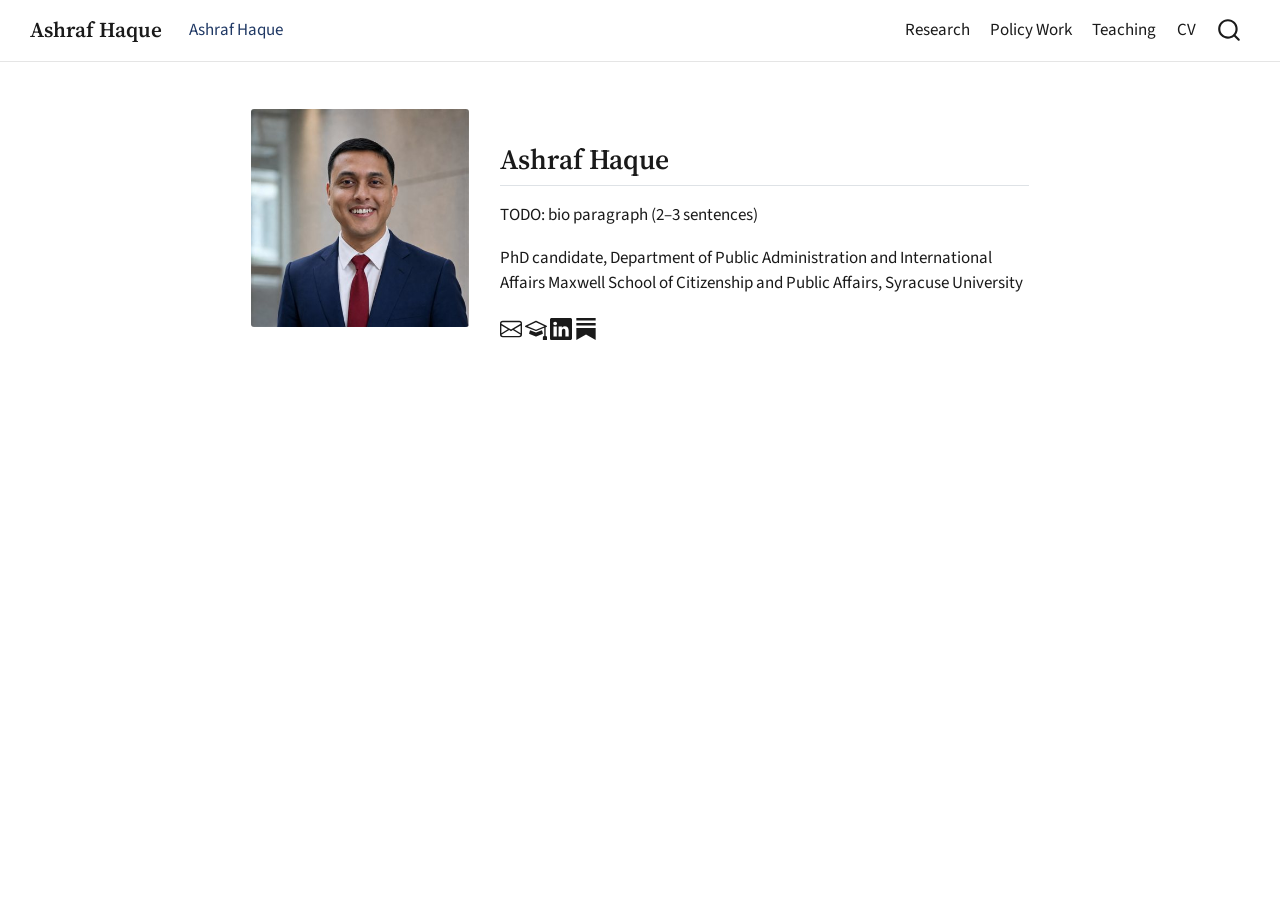
==== docs/index.html @ b5a15afc "Scaffold Quarto website with five-page structure Adds project config, custom theme, and placeholder " ====
<!DOCTYPE html>
<html xmlns="http://www.w3.org/1999/xhtml" lang="en" xml:lang="en"><head>

<meta charset="utf-8">
<meta name="generator" content="quarto-1.10.18">

<meta name="viewport" content="width=device-width, initial-scale=1.0, user-scalable=yes">


<title>quarto-inputdae7e4965202eade – Ashraf Haque</title>
<style>
/* Default styles provided by pandoc.
** See https://pandoc.org/MANUAL.html#variables-for-html for config info.
*/
span.smallcaps{font-variant: small-caps;}
div.columns{display: flex; gap: 1.5em;}
div.column{flex: auto;}
@media screen {
div.columns{gap: min(4vw, 1.5em);}
div.column{overflow-x: auto;}
}
div.hanging-indent{margin-left: 1.5em; text-indent: -1.5em;}
ul.task-list{list-style: none;}
ul.task-list li input[type="checkbox"] {
  width: 0.8em;
  margin: 0 0.8em 0.2em -1em; /* quarto-specific, see https://github.com/quarto-dev/quarto-cli/issues/4556 */ 
  vertical-align: middle;
}
</style>


<script src="site_libs/quarto-nav/quarto-nav.js"></script>
<script src="site_libs/quarto-nav/headroom.min.js"></script>
<script src="site_libs/clipboard/clipboard.min.js"></script>
<script src="site_libs/quarto-search/autocomplete.umd.js"></script>
<script src="site_libs/quarto-search/fuse.min.js"></script>
<script src="site_libs/quarto-search/quarto-search.js"></script>
<meta name="quarto:offset" content="./">
<script src="site_libs/quarto-html/quarto.js" type="module"></script>
<script src="site_libs/quarto-html/tabsets/tabsets.js" type="module"></script>
<script src="site_libs/quarto-html/popper.min.js"></script>
<script src="site_libs/quarto-html/tippy.umd.min.js"></script>
<script src="site_libs/quarto-html/anchor.min.js"></script>
<link href="site_libs/quarto-html/tippy.css" rel="stylesheet">
<link href="site_libs/quarto-html/quarto-syntax-highlighting-64a204ab8560d761af7679ceaba22944.css" rel="stylesheet" id="quarto-text-highlighting-styles">
<script src="site_libs/bootstrap/bootstrap.min.js"></script>
<link href="site_libs/bootstrap/bootstrap-icons.css" rel="stylesheet">
<link href="site_libs/bootstrap/bootstrap-9daf2dec90919566f13366ab201371c2.min.css" rel="stylesheet" append-hash="true" id="quarto-bootstrap" data-mode="light">
<script id="quarto-search-options" type="application/json">{
  "location": "navbar",
  "copy-button": false,
  "collapse-after": 3,
  "panel-placement": "end",
  "type": "overlay",
  "limit": 50,
  "keyboard-shortcut": [
    "f",
    "/",
    "s"
  ],
  "show-item-context": false,
  "language": {
    "search-no-results-text": "No results",
    "search-matching-documents-text": "matching documents",
    "search-copy-link-title": "Copy link to search",
    "search-hide-matches-text": "Hide additional matches",
    "search-more-match-text": "more match in this document",
    "search-more-matches-text": "more matches in this document",
    "search-clear-button-title": "Clear",
    "search-text-placeholder": "",
    "search-detached-cancel-button-title": "Cancel",
    "search-submit-button-title": "Submit",
    "search-label": "Search"
  }
}</script>
<link rel="preconnect" href="https://fonts.googleapis.com">
<link rel="preconnect" href="https://fonts.gstatic.com" crossorigin="">
<link href="https://fonts.googleapis.com/css2?family=Source+Sans+3:ital,wght@0,300..900;1,300..900&amp;family=Source+Serif+4:ital,opsz,wght@0,8..60,300..900;1,8..60,300..900&amp;display=swap" rel="stylesheet">


<meta property="og:title" content="Ashraf Haque">
<meta property="og:description" content="Md Ashraful Haque, PhD candidate in public administration at the Maxwell School, Syracuse University. Research on accountability, technology in government, and behaviorally informed design.">
<meta property="og:image" content="https://TODO.github.io/images/headshot.jpg">
<meta property="og:site_name" content="Ashraf Haque">
<meta property="og:image:alt" content="Ashraf Haque">
</head>

<body class="nav-fixed fullcontent quarto-light">

<div id="quarto-search-results"></div>
  <header id="quarto-header" class="headroom fixed-top">
    <nav class="navbar navbar-expand-lg " data-bs-theme="dark">
      <div class="navbar-container container-fluid">
      <div class="navbar-brand-container mx-auto">
    <a class="navbar-brand" href="./index.html">
    <span class="navbar-title">Ashraf Haque</span>
    </a>
  </div>
            <div id="quarto-search" class="" title="Search"></div>
          <button class="navbar-toggler" type="button" data-bs-toggle="collapse" data-bs-target="#navbarCollapse" aria-controls="navbarCollapse" role="menu" aria-expanded="false" aria-label="Toggle navigation" onclick="if (window.quartoToggleHeadroom) { window.quartoToggleHeadroom(); }">
  <span class="navbar-toggler-icon"></span>
</button>
          <div class="collapse navbar-collapse" id="navbarCollapse">
            <ul class="navbar-nav navbar-nav-scroll me-auto">
  <li class="nav-item">
    <a class="nav-link active" href="./index.html" aria-current="page"> 
<span class="menu-text">Ashraf Haque</span></a>
  </li>  
</ul>
            <ul class="navbar-nav navbar-nav-scroll ms-auto">
  <li class="nav-item">
    <a class="nav-link" href="./research.html"> 
<span class="menu-text">Research</span></a>
  </li>  
  <li class="nav-item">
    <a class="nav-link" href="./policy-work.html"> 
<span class="menu-text">Policy Work</span></a>
  </li>  
  <li class="nav-item">
    <a class="nav-link" href="./teaching.html"> 
<span class="menu-text">Teaching</span></a>
  </li>  
  <li class="nav-item">
    <a class="nav-link" href="./cv.html"> 
<span class="menu-text">CV</span></a>
  </li>  
</ul>
          </div> <!-- /navcollapse -->
            <div class="quarto-navbar-tools">
</div>
      </div> <!-- /container-fluid -->
    </nav>
</header>
<!-- content -->
<div id="quarto-content" class="quarto-container page-columns page-rows-contents page-layout-article page-navbar">
<!-- sidebar -->
<!-- margin-sidebar -->
    
<!-- main -->
<main class="content" id="quarto-document-content"><header id="title-block-header" class="quarto-title-block"></header>




<div class="columns">
<div class="column" style="width:28%;">
<p><img src="images/headshot.jpg" class="img-fluid" style="width:100%; border-radius:3px;" alt="Ashraf Haque"></p>
</div><div class="column" style="width:4%;">

</div><div class="column" style="width:68%;">
<section id="ashraf-haque" class="level2">
<h2 class="anchored" data-anchor-id="ashraf-haque">Ashraf Haque</h2>
<p>TODO: bio paragraph (2–3 sentences)</p>
<p>PhD candidate, Department of Public Administration and International Affairs Maxwell School of Citizenship and Public Affairs, Syracuse University</p>
<div class="social-icons">
<p><a href="#" title="Email"><svg xmlns="http://www.w3.org/2000/svg" width="22" height="22" viewbox="0 0 16 16" fill="currentColor"><path d="M0 4a2 2 0 0 1 2-2h12a2 2 0 0 1 2 2v8a2 2 0 0 1-2 2H2a2 2 0 0 1-2-2zm2-1a1 1 0 0 0-1 1v.217l7 4.2 7-4.2V4a1 1 0 0 0-1-1zm13 2.383-4.708 2.825L15 11.105zm-.034 6.876-5.64-3.471L8 9.583l-1.326-.795-5.64 3.47A1 1 0 0 0 2 13h12a1 1 0 0 0 .966-.741zM1 11.105l4.708-2.897L1 5.383z"></path></svg></a> <a href="#" title="Google Scholar"><svg xmlns="http://www.w3.org/2000/svg" width="22" height="22" viewbox="0 0 16 16" fill="currentColor"><path d="M8.211 2.047a.5.5 0 0 0-.422 0l-7.5 3.5a.5.5 0 0 0 .025.917l7.5 3a.5.5 0 0 0 .372 0L14 7.14V13a1 1 0 0 0-1 1v2h3v-2a1 1 0 0 0-1-1V6.739l.686-.275a.5.5 0 0 0 .025-.917l-7.5-3.5ZM8 8.46 1.846 5.93 8 3.052l6.154 2.878L8 8.46Z"></path><path d="M4.176 9.032a.5.5 0 0 0-.656.327l-.5 1.7a.5.5 0 0 0 .294.605l4.5 1.8a.5.5 0 0 0 .372 0l4.5-1.8a.5.5 0 0 0 .294-.605l-.5-1.7a.5.5 0 0 0-.656-.327L8 10.466 4.176 9.032Z"></path></svg></a> <a href="#" title="LinkedIn"><svg xmlns="http://www.w3.org/2000/svg" width="22" height="22" viewbox="0 0 16 16" fill="currentColor"><path d="M0 1.146C0 .513.526 0 1.175 0h13.65C15.474 0 16 .513 16 1.146v13.708c0 .633-.526 1.146-1.175 1.146H1.175C.526 16 0 15.633 0 14.854zm4.943 12.248V6.169H2.542v7.225zm-1.2-8.212c.837 0 1.358-.554 1.358-1.248-.015-.709-.52-1.248-1.342-1.248-.822 0-1.359.54-1.359 1.248 0 .694.521 1.248 1.327 1.248zm4.908 8.212V9.359c0-.216.016-.432.08-.586.173-.431.568-.878 1.232-.878.869 0 1.216.662 1.216 1.634v3.865h2.401V9.25c0-2.22-1.184-3.252-2.764-3.252-1.274 0-1.845.7-2.165 1.193v.025h-.016l.016-.025V6.169h-2.4c.03.678 0 7.225 0 7.225z"></path></svg></a> <a href="#" title="Substack"><svg xmlns="http://www.w3.org/2000/svg" width="22" height="22" viewbox="0 0 24 24" fill="currentColor"><path d="M22.539 8.242H1.46V5.406h21.08v2.836zM1.46 10.812V24L12 18.11 22.54 24V10.812H1.46zM22.54 0H1.46v2.836h21.08V0z"></path></svg></a></p>
</div>
</section>
</div>
</div>



</main> <!-- /main -->
<script id="quarto-html-after-body" type="application/javascript">
  window.document.addEventListener("DOMContentLoaded", function (event) {
    const icon = "";
    const anchorJS = new window.AnchorJS();
    anchorJS.options = {
      placement: 'right',
      icon: icon
    };
    anchorJS.add('.anchored');
    const isCodeAnnotation = (el) => {
      for (const clz of el.classList) {
        if (clz.startsWith('code-annotation-')) {                     
          return true;
        }
      }
      return false;
    }
    const onCopySuccess = function(e) {
      // button target
      const button = e.trigger;
      // don't keep focus
      button.blur();
      // flash "checked"
      button.classList.add('code-copy-button-checked');
      var currentTitle = button.getAttribute("title");
      button.setAttribute("title", "Copied!");
      let tooltip;
      if (window.bootstrap) {
        button.setAttribute("data-bs-toggle", "tooltip");
        button.setAttribute("data-bs-placement", "left");
        button.setAttribute("data-bs-title", "Copied!");
        tooltip = new bootstrap.Tooltip(button, 
          { trigger: "manual", 
            customClass: "code-copy-button-tooltip",
            offset: [0, -8]});
        tooltip.show();    
      }
      setTimeout(function() {
        if (tooltip) {
          tooltip.hide();
          button.removeAttribute("data-bs-title");
          button.removeAttribute("data-bs-toggle");
          button.removeAttribute("data-bs-placement");
        }
        button.setAttribute("title", currentTitle);
        button.classList.remove('code-copy-button-checked');
      }, 1000);
      // clear code selection
      e.clearSelection();
    }
    const getTextToCopy = function(trigger) {
      const outerScaffold = trigger.parentElement.cloneNode(true);
      const codeEl = outerScaffold.querySelector('code');
      for (const childEl of codeEl.children) {
        if (isCodeAnnotation(childEl)) {
          childEl.remove();
        }
      }
      return codeEl.innerText;
    }
    const clipboard = new window.ClipboardJS('.code-copy-button:not([data-in-quarto-modal])', {
      text: getTextToCopy
    });
    clipboard.on('success', onCopySuccess);
    if (window.document.getElementById('quarto-embedded-source-code-modal')) {
      const clipboardModal = new window.ClipboardJS('.code-copy-button[data-in-quarto-modal]', {
        text: getTextToCopy,
        container: window.document.getElementById('quarto-embedded-source-code-modal')
      });
      clipboardModal.on('success', onCopySuccess);
    }
      var localhostRegex = new RegExp(/^(?:http|https):\/\/localhost\:?[0-9]*\//);
      var mailtoRegex = new RegExp(/^mailto:/);
        var filterRegex = new RegExp("https:\/\/TODO\.github\.io");
      var isInternal = (href) => {
          return filterRegex.test(href) || localhostRegex.test(href) || mailtoRegex.test(href);
      }
      // Inspect non-navigation links and adorn them if external
     var links = window.document.querySelectorAll('a[href]:not(.nav-link):not(.navbar-brand):not(.toc-action):not(.sidebar-link):not(.sidebar-item-toggle):not(.pagination-link):not(.no-external):not([aria-hidden]):not(.dropdown-item):not(.quarto-navigation-tool):not(.about-link)');
      for (var i=0; i<links.length; i++) {
        const link = links[i];
        if (!isInternal(link.href)) {
          // undo the damage that might have been done by quarto-nav.js in the case of
          // links that we want to consider external
          if (link.dataset.originalHref !== undefined) {
            link.href = link.dataset.originalHref;
          }
        }
      }
    function tippyHover(el, contentFn, onTriggerFn, onUntriggerFn) {
      const config = {
        allowHTML: true,
        maxWidth: 500,
        delay: 100,
        arrow: false,
        appendTo: function(el) {
            return el.parentElement;
        },
        interactive: true,
        interactiveBorder: 10,
        theme: 'quarto',
        placement: 'bottom-start',
      };
      if (contentFn) {
        config.content = contentFn;
      }
      if (onTriggerFn) {
        config.onTrigger = onTriggerFn;
      }
      if (onUntriggerFn) {
        config.onUntrigger = onUntriggerFn;
      }
      window.tippy(el, config); 
    }
    const noterefs = window.document.querySelectorAll('a[role="doc-noteref"]');
    for (var i=0; i<noterefs.length; i++) {
      const ref = noterefs[i];
      tippyHover(ref, function() {
        // use id or data attribute instead here
        let href = ref.getAttribute('data-footnote-href') || ref.getAttribute('href');
        try { href = new URL(href).hash; } catch {}
        const id = href.replace(/^#\/?/, "");
        const note = window.document.getElementById(id);
        if (note) {
          return note.innerHTML;
        } else {
          return "";
        }
      });
    }
    const xrefs = window.document.querySelectorAll('a.quarto-xref');
    const processXRef = (id, note) => {
      // Strip column container classes
      const stripColumnClz = (el) => {
        el.classList.remove("page-full", "page-columns");
        if (el.children) {
          for (const child of el.children) {
            stripColumnClz(child);
          }
        }
      }
      stripColumnClz(note)
      if (id === null || id.startsWith('sec-')) {
        // Special case sections, only their first couple elements
        const container = document.createElement("div");
        if (note.children && note.children.length > 2) {
          container.appendChild(note.children[0].cloneNode(true));
          for (let i = 1; i < note.children.length; i++) {
            const child = note.children[i];
            if (child.tagName === "P" && child.innerText === "") {
              continue;
            } else {
              container.appendChild(child.cloneNode(true));
              break;
            }
          }
          if (window.Quarto?.typesetMath) {
            window.Quarto.typesetMath(container);
          }
          return container.innerHTML
        } else {
          if (window.Quarto?.typesetMath) {
            window.Quarto.typesetMath(note);
          }
          return note.innerHTML;
        }
      } else {
        // Remove any anchor links if they are present
        const anchorLink = note.querySelector('a.anchorjs-link');
        if (anchorLink) {
          anchorLink.remove();
        }
        if (window.Quarto?.typesetMath) {
          window.Quarto.typesetMath(note);
        }
        if (note.classList.contains("callout")) {
          return note.outerHTML;
        } else {
          return note.innerHTML;
        }
      }
    }
    for (var i=0; i<xrefs.length; i++) {
      const xref = xrefs[i];
      tippyHover(xref, undefined, function(instance) {
        instance.disable();
        let url = xref.getAttribute('href');
        let hash = undefined; 
        if (url.startsWith('#')) {
          hash = url;
        } else {
          try { hash = new URL(url).hash; } catch {}
        }
        if (hash) {
          const id = hash.replace(/^#\/?/, "");
          const note = window.document.getElementById(id);
          if (note !== null) {
            try {
              const html = processXRef(id, note.cloneNode(true));
              instance.setContent(html);
            } finally {
              instance.enable();
              instance.show();
            }
          } else {
            // See if we can fetch this
            fetch(url.split('#')[0])
            .then(res => res.text())
            .then(html => {
              const parser = new DOMParser();
              const htmlDoc = parser.parseFromString(html, "text/html");
              const note = htmlDoc.getElementById(id);
              if (note !== null) {
                const html = processXRef(id, note);
                instance.setContent(html);
              } 
            }).finally(() => {
              instance.enable();
              instance.show();
            });
          }
        } else {
          // See if we can fetch a full url (with no hash to target)
          // This is a special case and we should probably do some content thinning / targeting
          fetch(url)
          .then(res => res.text())
          .then(html => {
            const parser = new DOMParser();
            const htmlDoc = parser.parseFromString(html, "text/html");
            const note = htmlDoc.querySelector('main.content');
            if (note !== null) {
              // This should only happen for chapter cross references
              // (since there is no id in the URL)
              // remove the first header
              if (note.children.length > 0 && note.children[0].tagName === "HEADER") {
                note.children[0].remove();
              }
              const html = processXRef(null, note);
              instance.setContent(html);
            } 
          }).finally(() => {
            instance.enable();
            instance.show();
          });
        }
      }, function(instance) {
      });
    }
        let selectedAnnoteEl;
        const selectorForAnnotation = ( cell, annotation) => {
          let cellAttr = 'data-code-cell="' + cell + '"';
          let lineAttr = 'data-code-annotation="' +  annotation + '"';
          const selector = 'span[' + cellAttr + '][' + lineAttr + ']';
          return selector;
        }
        const selectCodeLines = (annoteEl) => {
          const doc = window.document;
          const targetCell = annoteEl.getAttribute("data-target-cell");
          const targetAnnotation = annoteEl.getAttribute("data-target-annotation");
          const annoteSpan = window.document.querySelector(selectorForAnnotation(targetCell, targetAnnotation));
          const lines = annoteSpan.getAttribute("data-code-lines").split(",");
          const lineIds = lines.map((line) => {
            return targetCell + "-" + line;
          })
          let top = null;
          let height = null;
          let parent = null;
          if (lineIds.length > 0) {
              //compute the position of the single el (top and bottom and make a div)
              const el = window.document.getElementById(lineIds[0]);
              top = el.offsetTop;
              height = el.offsetHeight;
              parent = el.parentElement.parentElement;
            if (lineIds.length > 1) {
              const lastEl = window.document.getElementById(lineIds[lineIds.length - 1]);
              const bottom = lastEl.offsetTop + lastEl.offsetHeight;
              height = bottom - top;
            }
            if (top !== null && height !== null && parent !== null) {
              // cook up a div (if necessary) and position it 
              let div = window.document.getElementById("code-annotation-line-highlight");
              if (div === null) {
                div = window.document.createElement("div");
                div.setAttribute("id", "code-annotation-line-highlight");
                div.style.position = 'absolute';
                parent.appendChild(div);
              }
              div.style.top = top - 2 + "px";
              div.style.height = height + 4 + "px";
              div.style.left = 0;
              let gutterDiv = window.document.getElementById("code-annotation-line-highlight-gutter");
              if (gutterDiv === null) {
                gutterDiv = window.document.createElement("div");
                gutterDiv.setAttribute("id", "code-annotation-line-highlight-gutter");
                gutterDiv.style.position = 'absolute';
                const codeCell = window.document.getElementById(targetCell);
                const gutter = codeCell.querySelector('.code-annotation-gutter');
                gutter.appendChild(gutterDiv);
              }
              gutterDiv.style.top = top - 2 + "px";
              gutterDiv.style.height = height + 4 + "px";
            }
            selectedAnnoteEl = annoteEl;
          }
        };
        const unselectCodeLines = () => {
          const elementsIds = ["code-annotation-line-highlight", "code-annotation-line-highlight-gutter"];
          elementsIds.forEach((elId) => {
            const div = window.document.getElementById(elId);
            if (div) {
              div.remove();
            }
          });
          selectedAnnoteEl = undefined;
        };
          // Handle positioning of the toggle
      window.addEventListener(
        "resize",
        throttle(() => {
          elRect = undefined;
          if (selectedAnnoteEl) {
            selectCodeLines(selectedAnnoteEl);
          }
        }, 10)
      );
      function throttle(fn, ms) {
      let throttle = false;
      let timer;
        return (...args) => {
          if(!throttle) { // first call gets through
              fn.apply(this, args);
              throttle = true;
          } else { // all the others get throttled
              if(timer) clearTimeout(timer); // cancel #2
              timer = setTimeout(() => {
                fn.apply(this, args);
                timer = throttle = false;
              }, ms);
          }
        };
      }
        // Attach click handler to the DT
        const annoteDls = window.document.querySelectorAll('dt[data-target-cell]');
        for (const annoteDlNode of annoteDls) {
          annoteDlNode.addEventListener('click', (event) => {
            const clickedEl = event.target;
            if (clickedEl !== selectedAnnoteEl) {
              unselectCodeLines();
              const activeEl = window.document.querySelector('dt[data-target-cell].code-annotation-active');
              if (activeEl) {
                activeEl.classList.remove('code-annotation-active');
              }
              selectCodeLines(clickedEl);
              clickedEl.classList.add('code-annotation-active');
            } else {
              // Unselect the line
              unselectCodeLines();
              clickedEl.classList.remove('code-annotation-active');
            }
          });
        }
    const findCites = (el) => {
      const parentEl = el.parentElement;
      if (parentEl) {
        const cites = parentEl.dataset.cites;
        if (cites) {
          return {
            el,
            cites: cites.split(' ')
          };
        } else {
          return findCites(el.parentElement)
        }
      } else {
        return undefined;
      }
    };
    var bibliorefs = window.document.querySelectorAll('a[role="doc-biblioref"]');
    for (var i=0; i<bibliorefs.length; i++) {
      const ref = bibliorefs[i];
      const citeInfo = findCites(ref);
      if (citeInfo) {
        tippyHover(citeInfo.el, function() {
          var popup = window.document.createElement('div');
          citeInfo.cites.forEach(function(cite) {
            var citeDiv = window.document.createElement('div');
            citeDiv.classList.add('hanging-indent');
            citeDiv.classList.add('csl-entry');
            var biblioDiv = window.document.getElementById('ref-' + cite);
            if (biblioDiv) {
              citeDiv.innerHTML = biblioDiv.innerHTML;
            }
            popup.appendChild(citeDiv);
          });
          return popup.innerHTML;
        });
      }
    }
  });
  </script>
</div> <!-- /content -->




</body></html>
---- docs/site_libs/quarto-html/tippy.css ----
.tippy-box[data-animation=fade][data-state=hidden]{opacity:0}[data-tippy-root]{max-width:calc(100vw - 10px)}.tippy-box{position:relative;background-color:#333;color:#fff;border-radius:4px;font-size:14px;line-height:1.4;white-space:normal;outline:0;transition-property:transform,visibility,opacity}.tippy-box[data-placement^=top]>.tippy-arrow{bottom:0}.tippy-box[data-placement^=top]>.tippy-arrow:before{bottom:-7px;left:0;border-width:8px 8px 0;border-top-color:initial;transform-origin:center top}.tippy-box[data-placement^=bottom]>.tippy-arrow{top:0}.tippy-box[data-placement^=bottom]>.tippy-arrow:before{top:-7px;left:0;border-width:0 8px 8px;border-bottom-color:initial;transform-origin:center bottom}.tippy-box[data-placement^=left]>.tippy-arrow{right:0}.tippy-box[data-placement^=left]>.tippy-arrow:before{border-width:8px 0 8px 8px;border-left-color:initial;right:-7px;transform-origin:center left}.tippy-box[data-placement^=right]>.tippy-arrow{left:0}.tippy-box[data-placement^=right]>.tippy-arrow:before{left:-7px;border-width:8px 8px 8px 0;border-right-color:initial;transform-origin:center right}.tippy-box[data-inertia][data-state=visible]{transition-timing-function:cubic-bezier(.54,1.5,.38,1.11)}.tippy-arrow{width:16px;height:16px;color:#333}.tippy-arrow:before{content:"";position:absolute;border-color:transparent;border-style:solid}.tippy-content{position:relative;padding:5px 9px;z-index:1}
---- docs/site_libs/quarto-html/quarto-syntax-highlighting-64a204ab8560d761af7679ceaba22944.css ----
/* quarto syntax highlight colors */
:root {
  --quarto-hl-ot-color: #003B4F;
  --quarto-hl-at-color: #657422;
  --quarto-hl-ss-color: #20794D;
  --quarto-hl-an-color: #5E5E5E;
  --quarto-hl-fu-color: #4758AB;
  --quarto-hl-st-color: #20794D;
  --quarto-hl-cf-color: #003B4F;
  --quarto-hl-op-color: #5E5E5E;
  --quarto-hl-er-color: #AD0000;
  --quarto-hl-bn-color: #AD0000;
  --quarto-hl-al-color: #AD0000;
  --quarto-hl-va-color: #111111;
  --quarto-hl-bu-color: inherit;
  --quarto-hl-ex-color: inherit;
  --quarto-hl-pp-color: #AD0000;
  --quarto-hl-in-color: #5E5E5E;
  --quarto-hl-vs-color: #20794D;
  --quarto-hl-wa-color: #5E5E5E;
  --quarto-hl-do-color: #5E5E5E;
  --quarto-hl-im-color: #00769E;
  --quarto-hl-ch-color: #20794D;
  --quarto-hl-dt-color: #AD0000;
  --quarto-hl-fl-color: #AD0000;
  --quarto-hl-co-color: #5E5E5E;
  --quarto-hl-cv-color: #5E5E5E;
  --quarto-hl-cn-color: #8f5902;
  --quarto-hl-sc-color: #5E5E5E;
  --quarto-hl-dv-color: #AD0000;
  --quarto-hl-kw-color: #003B4F;
}

/* other quarto variables */
:root {
  --quarto-font-monospace: SFMono-Regular, Menlo, Monaco, Consolas, "Liberation Mono", "Courier New", monospace;
}

/* syntax highlight based on Pandoc's rules */
pre > code.sourceCode > span {
  color: #003B4F;
}

code.sourceCode > span {
  color: #003B4F;
}

div.sourceCode,
div.sourceCode pre.sourceCode {
  color: #003B4F;
}

/* Normal */
code span {
  color: #003B4F;
}

/* Alert */
code span.al {
  color: #AD0000;
  font-style: inherit;
}

/* Annotation */
code span.an {
  color: #5E5E5E;
  font-style: inherit;
}

/* Attribute */
code span.at {
  color: #657422;
  font-style: inherit;
}

/* BaseN */
code span.bn {
  color: #AD0000;
  font-style: inherit;
}

/* BuiltIn */
code span.bu {
  font-style: inherit;
}

/* ControlFlow */
code span.cf {
  color: #003B4F;
  font-weight: bold;
  font-style: inherit;
}

/* Char */
code span.ch {
  color: #20794D;
  font-style: inherit;
}

/* Constant */
code span.cn {
  color: #8f5902;
  font-style: inherit;
}

/* Comment */
code span.co {
  color: #5E5E5E;
  font-style: inherit;
}

/* CommentVar */
code span.cv {
  color: #5E5E5E;
  font-style: italic;
}

/* Documentation */
code span.do {
  color: #5E5E5E;
  font-style: italic;
}

/* DataType */
code span.dt {
  color: #AD0000;
  font-style: inherit;
}

/* DecVal */
code span.dv {
  color: #AD0000;
  font-style: inherit;
}

/* Error */
code span.er {
  color: #AD0000;
  font-style: inherit;
}

/* Extension */
code span.ex {
  font-style: inherit;
}

/* Float */
code span.fl {
  color: #AD0000;
  font-style: inherit;
}

/* Function */
code span.fu {
  color: #4758AB;
  font-style: inherit;
}

/* Import */
code span.im {
  color: #00769E;
  font-style: inherit;
}

/* Information */
code span.in {
  color: #5E5E5E;
  font-style: inherit;
}

/* Keyword */
code span.kw {
  color: #003B4F;
  font-weight: bold;
  font-style: inherit;
}

/* Operator */
code span.op {
  color: #5E5E5E;
  font-style: inherit;
}

/* Other */
code span.ot {
  color: #003B4F;
  font-style: inherit;
}

/* Preprocessor */
code span.pp {
  color: #AD0000;
  font-style: inherit;
}

/* SpecialChar */
code span.sc {
  color: #5E5E5E;
  font-style: inherit;
}

/* SpecialString */
code span.ss {
  color: #20794D;
  font-style: inherit;
}

/* String */
code span.st {
  color: #20794D;
  font-style: inherit;
}

/* Variable */
code span.va {
  color: #111111;
  font-style: inherit;
}

/* VerbatimString */
code span.vs {
  color: #20794D;
  font-style: inherit;
}

/* Warning */
code span.wa {
  color: #5E5E5E;
  font-style: italic;
}

.prevent-inlining {
  content: "</";
}

/*# sourceMappingURL=9d8d5bb603a83b8298b89080a598c93b.css.map */
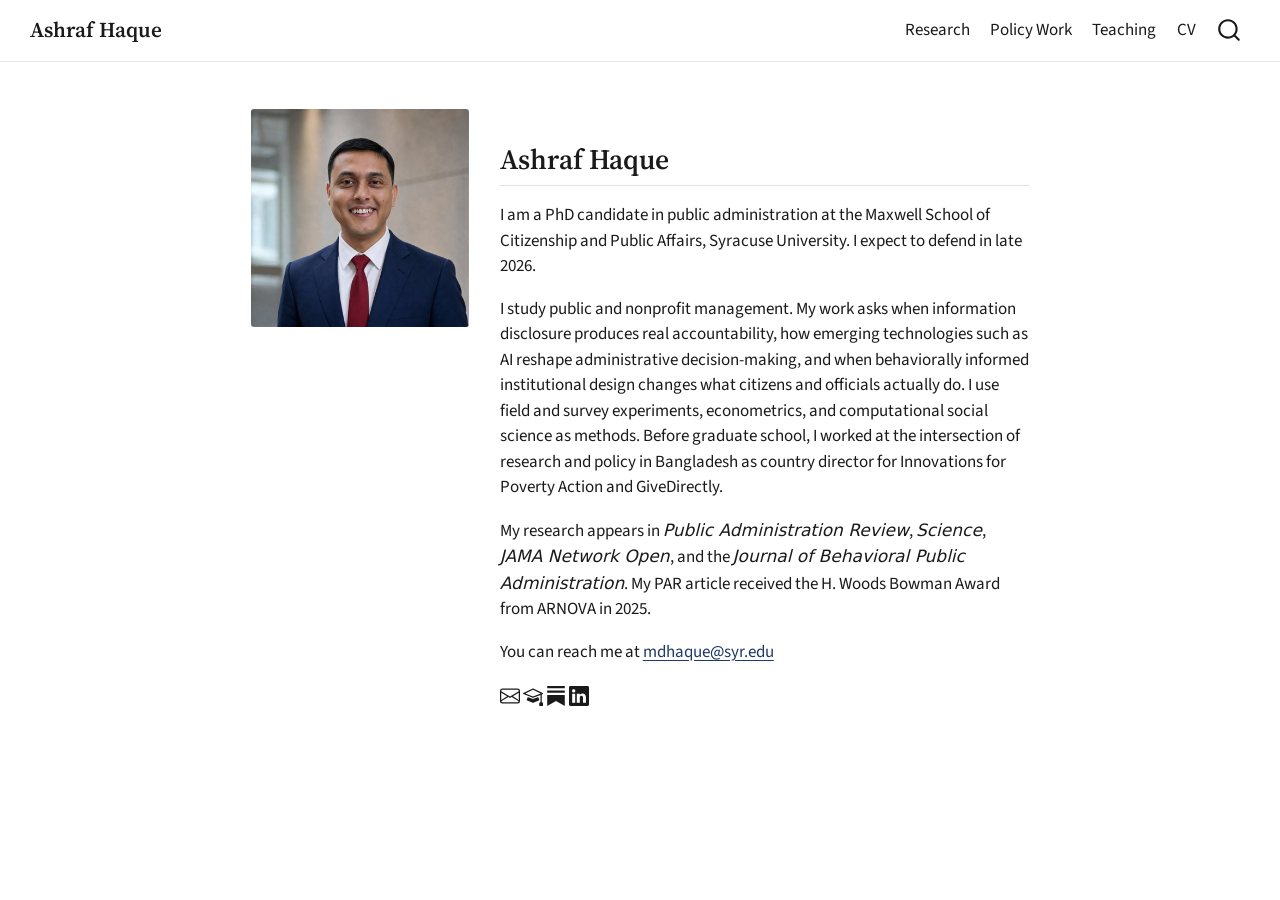
==== commit 38911b04: "Build site" ====
--- a/docs/index.html
+++ b/docs/index.html
@@ -7,7 +7,7 @@
 <meta name="viewport" content="width=device-width, initial-scale=1.0, user-scalable=yes">
 
 
-<title>quarto-inputdae7e4965202eade – Ashraf Haque</title>
+<title>quarto-input5df55660f5e8d357 – Ashraf Haque</title>
 <style>
 /* Default styles provided by pandoc.
 ** See https://pandoc.org/MANUAL.html#variables-for-html for config info.
@@ -45,7 +45,7 @@
 <link href="site_libs/quarto-html/quarto-syntax-highlighting-64a204ab8560d761af7679ceaba22944.css" rel="stylesheet" id="quarto-text-highlighting-styles">
 <script src="site_libs/bootstrap/bootstrap.min.js"></script>
 <link href="site_libs/bootstrap/bootstrap-icons.css" rel="stylesheet">
-<link href="site_libs/bootstrap/bootstrap-9daf2dec90919566f13366ab201371c2.min.css" rel="stylesheet" append-hash="true" id="quarto-bootstrap" data-mode="light">
+<link href="site_libs/bootstrap/bootstrap-3b0deb8d25ac9d482d904e48c14f7883.min.css" rel="stylesheet" append-hash="true" id="quarto-bootstrap" data-mode="light">
 <script id="quarto-search-options" type="application/json">{
   "location": "navbar",
   "copy-button": false,
@@ -80,7 +80,7 @@
 
 <meta property="og:title" content="Ashraf Haque">
 <meta property="og:description" content="Md Ashraful Haque, PhD candidate in public administration at the Maxwell School, Syracuse University. Research on accountability, technology in government, and behaviorally informed design.">
-<meta property="og:image" content="https://TODO.github.io/images/headshot.jpg">
+<meta property="og:image" content="https://mdhaque01.github.io/ashrafhaque/images/headshot.jpg">
 <meta property="og:site_name" content="Ashraf Haque">
 <meta property="og:image:alt" content="Ashraf Haque">
 </head>
@@ -101,12 +101,6 @@
   <span class="navbar-toggler-icon"></span>
 </button>
           <div class="collapse navbar-collapse" id="navbarCollapse">
-            <ul class="navbar-nav navbar-nav-scroll me-auto">
-  <li class="nav-item">
-    <a class="nav-link active" href="./index.html" aria-current="page"> 
-<span class="menu-text">Ashraf Haque</span></a>
-  </li>  
-</ul>
             <ul class="navbar-nav navbar-nav-scroll ms-auto">
   <li class="nav-item">
     <a class="nav-link" href="./research.html"> 
@@ -150,10 +144,12 @@
 </div><div class="column" style="width:68%;">
 <section id="ashraf-haque" class="level2">
 <h2 class="anchored" data-anchor-id="ashraf-haque">Ashraf Haque</h2>
-<p>TODO: bio paragraph (2–3 sentences)</p>
-<p>PhD candidate, Department of Public Administration and International Affairs Maxwell School of Citizenship and Public Affairs, Syracuse University</p>
+<p>I am a PhD candidate in public administration at the Maxwell School of Citizenship and Public Affairs, Syracuse University. I expect to defend in late 2026.</p>
+<p>I study public and nonprofit management. My work asks when information disclosure produces real accountability, how emerging technologies such as AI reshape administrative decision-making, and when behaviorally informed institutional design changes what citizens and officials actually do. I use field and survey experiments, econometrics, and computational social science as methods. Before graduate school, I worked at the intersection of research and policy in Bangladesh as country director for Innovations for Poverty Action and GiveDirectly.</p>
+<p>My research appears in <em>Public Administration Review</em>, <em>Science</em>, <em>JAMA Network Open</em>, and the <em>Journal of Behavioral Public Administration</em>. My PAR article received the H. Woods Bowman Award from ARNOVA in 2025.</p>
+<p>You can reach me at <a href="mailto:mdhaque@syr.edu">mdhaque@syr.edu</a></p>
 <div class="social-icons">
-<p><a href="#" title="Email"><svg xmlns="http://www.w3.org/2000/svg" width="22" height="22" viewbox="0 0 16 16" fill="currentColor"><path d="M0 4a2 2 0 0 1 2-2h12a2 2 0 0 1 2 2v8a2 2 0 0 1-2 2H2a2 2 0 0 1-2-2zm2-1a1 1 0 0 0-1 1v.217l7 4.2 7-4.2V4a1 1 0 0 0-1-1zm13 2.383-4.708 2.825L15 11.105zm-.034 6.876-5.64-3.471L8 9.583l-1.326-.795-5.64 3.47A1 1 0 0 0 2 13h12a1 1 0 0 0 .966-.741zM1 11.105l4.708-2.897L1 5.383z"></path></svg></a> <a href="#" title="Google Scholar"><svg xmlns="http://www.w3.org/2000/svg" width="22" height="22" viewbox="0 0 16 16" fill="currentColor"><path d="M8.211 2.047a.5.5 0 0 0-.422 0l-7.5 3.5a.5.5 0 0 0 .025.917l7.5 3a.5.5 0 0 0 .372 0L14 7.14V13a1 1 0 0 0-1 1v2h3v-2a1 1 0 0 0-1-1V6.739l.686-.275a.5.5 0 0 0 .025-.917l-7.5-3.5ZM8 8.46 1.846 5.93 8 3.052l6.154 2.878L8 8.46Z"></path><path d="M4.176 9.032a.5.5 0 0 0-.656.327l-.5 1.7a.5.5 0 0 0 .294.605l4.5 1.8a.5.5 0 0 0 .372 0l4.5-1.8a.5.5 0 0 0 .294-.605l-.5-1.7a.5.5 0 0 0-.656-.327L8 10.466 4.176 9.032Z"></path></svg></a> <a href="#" title="LinkedIn"><svg xmlns="http://www.w3.org/2000/svg" width="22" height="22" viewbox="0 0 16 16" fill="currentColor"><path d="M0 1.146C0 .513.526 0 1.175 0h13.65C15.474 0 16 .513 16 1.146v13.708c0 .633-.526 1.146-1.175 1.146H1.175C.526 16 0 15.633 0 14.854zm4.943 12.248V6.169H2.542v7.225zm-1.2-8.212c.837 0 1.358-.554 1.358-1.248-.015-.709-.52-1.248-1.342-1.248-.822 0-1.359.54-1.359 1.248 0 .694.521 1.248 1.327 1.248zm4.908 8.212V9.359c0-.216.016-.432.08-.586.173-.431.568-.878 1.232-.878.869 0 1.216.662 1.216 1.634v3.865h2.401V9.25c0-2.22-1.184-3.252-2.764-3.252-1.274 0-1.845.7-2.165 1.193v.025h-.016l.016-.025V6.169h-2.4c.03.678 0 7.225 0 7.225z"></path></svg></a> <a href="#" title="Substack"><svg xmlns="http://www.w3.org/2000/svg" width="22" height="22" viewbox="0 0 24 24" fill="currentColor"><path d="M22.539 8.242H1.46V5.406h21.08v2.836zM1.46 10.812V24L12 18.11 22.54 24V10.812H1.46zM22.54 0H1.46v2.836h21.08V0z"></path></svg></a></p>
+<p><a href="mailto:mdhaque@syr.edu" aria-label="Email" title="Email"><svg xmlns="http://www.w3.org/2000/svg" width="22" height="22" viewbox="0 0 16 16" fill="currentColor"><path d="M0 4a2 2 0 0 1 2-2h12a2 2 0 0 1 2 2v8a2 2 0 0 1-2 2H2a2 2 0 0 1-2-2zm2-1a1 1 0 0 0-1 1v.217l7 4.2 7-4.2V4a1 1 0 0 0-1-1zm13 2.383-4.708 2.825L15 11.105zm-.034 6.876-5.64-3.471L8 9.583l-1.326-.795-5.64 3.47A1 1 0 0 0 2 13h12a1 1 0 0 0 .966-.741zM1 11.105l4.708-2.897L1 5.383z"></path></svg></a> <a href="https://scholar.google.com/citations?user=Nm7-lngAAAAJ&amp;hl=en" target="_blank" rel="noopener" aria-label="Google Scholar" title="Google Scholar"><svg xmlns="http://www.w3.org/2000/svg" width="22" height="22" viewbox="0 0 16 16" fill="currentColor"><path d="M8.211 2.047a.5.5 0 0 0-.422 0l-7.5 3.5a.5.5 0 0 0 .025.917l7.5 3a.5.5 0 0 0 .372 0L14 7.14V13a1 1 0 0 0-1 1v2h3v-2a1 1 0 0 0-1-1V6.739l.686-.275a.5.5 0 0 0 .025-.917l-7.5-3.5ZM8 8.46 1.846 5.93 8 3.052l6.154 2.878L8 8.46Z"></path><path d="M4.176 9.032a.5.5 0 0 0-.656.327l-.5 1.7a.5.5 0 0 0 .294.605l4.5 1.8a.5.5 0 0 0 .372 0l4.5-1.8a.5.5 0 0 0 .294-.605l-.5-1.7a.5.5 0 0 0-.656-.327L8 10.466 4.176 9.032Z"></path></svg></a> <a href="https://ashrafhaque1.substack.com/" target="_blank" rel="noopener" aria-label="Substack" title="Substack"><svg xmlns="http://www.w3.org/2000/svg" width="22" height="22" viewbox="0 0 24 24" fill="currentColor"><path d="M22.539 8.242H1.46V5.406h21.08v2.836zM1.46 10.812V24L12 18.11 22.54 24V10.812H1.46zM22.54 0H1.46v2.836h21.08V0z"></path></svg></a> <a href="https://www.linkedin.com/in/ashraf-haque/" target="_blank" rel="noopener" aria-label="LinkedIn" title="LinkedIn"><svg xmlns="http://www.w3.org/2000/svg" width="22" height="22" viewbox="0 0 16 16" fill="currentColor"><path d="M0 1.146C0 .513.526 0 1.175 0h13.65C15.474 0 16 .513 16 1.146v13.708c0 .633-.526 1.146-1.175 1.146H1.175C.526 16 0 15.633 0 14.854zm4.943 12.248V6.169H2.542v7.225zm-1.2-8.212c.837 0 1.358-.554 1.358-1.248-.015-.709-.52-1.248-1.342-1.248-.822 0-1.359.54-1.359 1.248 0 .694.521 1.248 1.327 1.248zm4.908 8.212V9.359c0-.216.016-.432.08-.586.173-.431.568-.878 1.232-.878.869 0 1.216.662 1.216 1.634v3.865h2.401V9.25c0-2.22-1.184-3.252-2.764-3.252-1.274 0-1.845.7-2.165 1.193v.025h-.016l.016-.025V6.169h-2.4c.03.678 0 7.225 0 7.225z"></path></svg></a></p>
 </div>
 </section>
 </div>
@@ -235,7 +231,7 @@
     }
       var localhostRegex = new RegExp(/^(?:http|https):\/\/localhost\:?[0-9]*\//);
       var mailtoRegex = new RegExp(/^mailto:/);
-        var filterRegex = new RegExp("https:\/\/TODO\.github\.io");
+        var filterRegex = new RegExp("https:\/\/mdhaque01\.github\.io\/ashrafhaque\/");
       var isInternal = (href) => {
           return filterRegex.test(href) || localhostRegex.test(href) || mailtoRegex.test(href);
       }
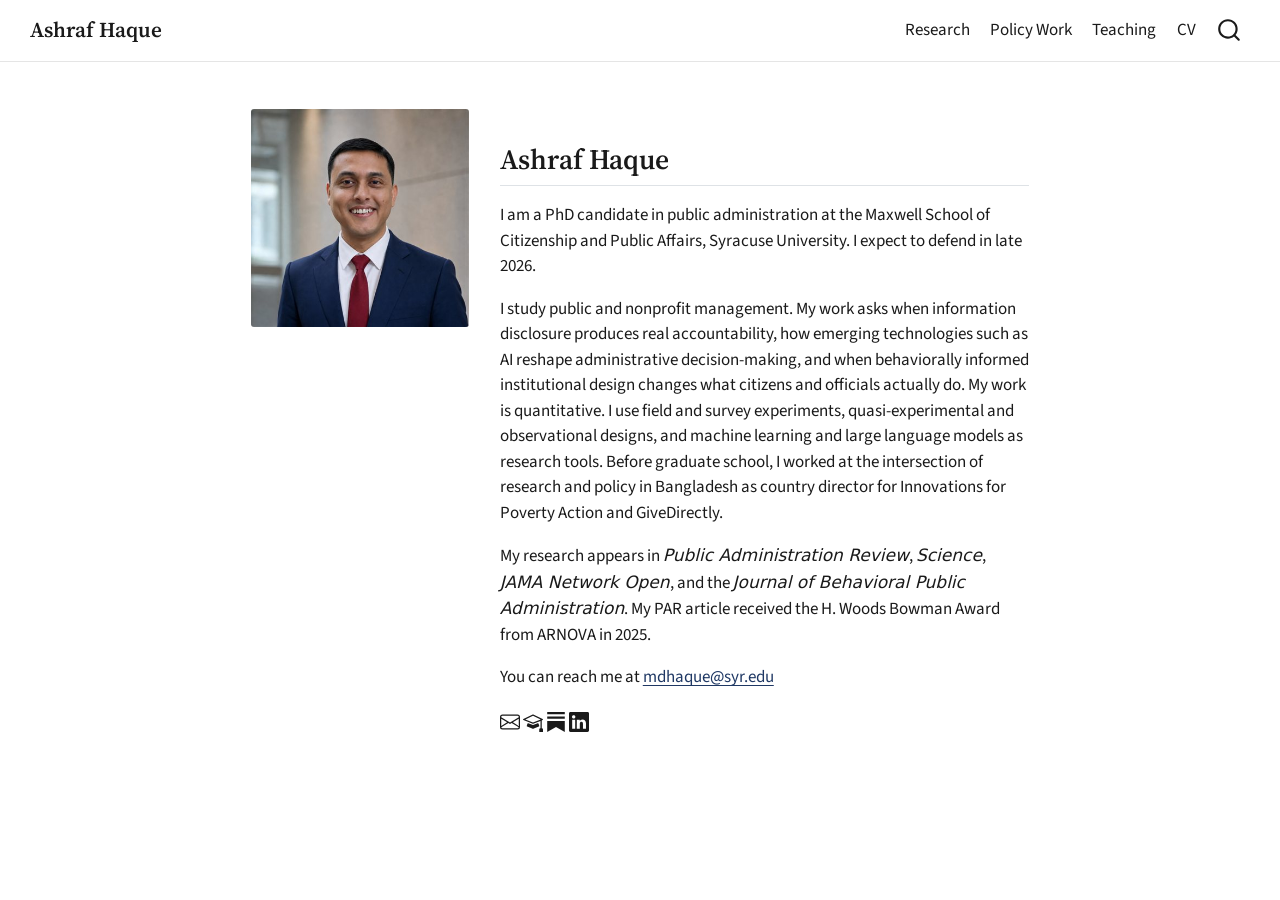
==== commit 75aba733: "Remove co-authored entries, update CV and bio" ====
--- a/docs/index.html
+++ b/docs/index.html
@@ -7,7 +7,7 @@
 <meta name="viewport" content="width=device-width, initial-scale=1.0, user-scalable=yes">
 
 
-<title>quarto-input5df55660f5e8d357 – Ashraf Haque</title>
+<title>quarto-input488d2303e64b2d39 – Ashraf Haque</title>
 <style>
 /* Default styles provided by pandoc.
 ** See https://pandoc.org/MANUAL.html#variables-for-html for config info.
@@ -145,7 +145,7 @@
 <section id="ashraf-haque" class="level2">
 <h2 class="anchored" data-anchor-id="ashraf-haque">Ashraf Haque</h2>
 <p>I am a PhD candidate in public administration at the Maxwell School of Citizenship and Public Affairs, Syracuse University. I expect to defend in late 2026.</p>
-<p>I study public and nonprofit management. My work asks when information disclosure produces real accountability, how emerging technologies such as AI reshape administrative decision-making, and when behaviorally informed institutional design changes what citizens and officials actually do. I use field and survey experiments, econometrics, and computational social science as methods. Before graduate school, I worked at the intersection of research and policy in Bangladesh as country director for Innovations for Poverty Action and GiveDirectly.</p>
+<p>I study public and nonprofit management. My work asks when information disclosure produces real accountability, how emerging technologies such as AI reshape administrative decision-making, and when behaviorally informed institutional design changes what citizens and officials actually do. My work is quantitative. I use field and survey experiments, quasi-experimental and observational designs, and machine learning and large language models as research tools. Before graduate school, I worked at the intersection of research and policy in Bangladesh as country director for Innovations for Poverty Action and GiveDirectly.</p>
 <p>My research appears in <em>Public Administration Review</em>, <em>Science</em>, <em>JAMA Network Open</em>, and the <em>Journal of Behavioral Public Administration</em>. My PAR article received the H. Woods Bowman Award from ARNOVA in 2025.</p>
 <p>You can reach me at <a href="mailto:mdhaque@syr.edu">mdhaque@syr.edu</a></p>
 <div class="social-icons">
